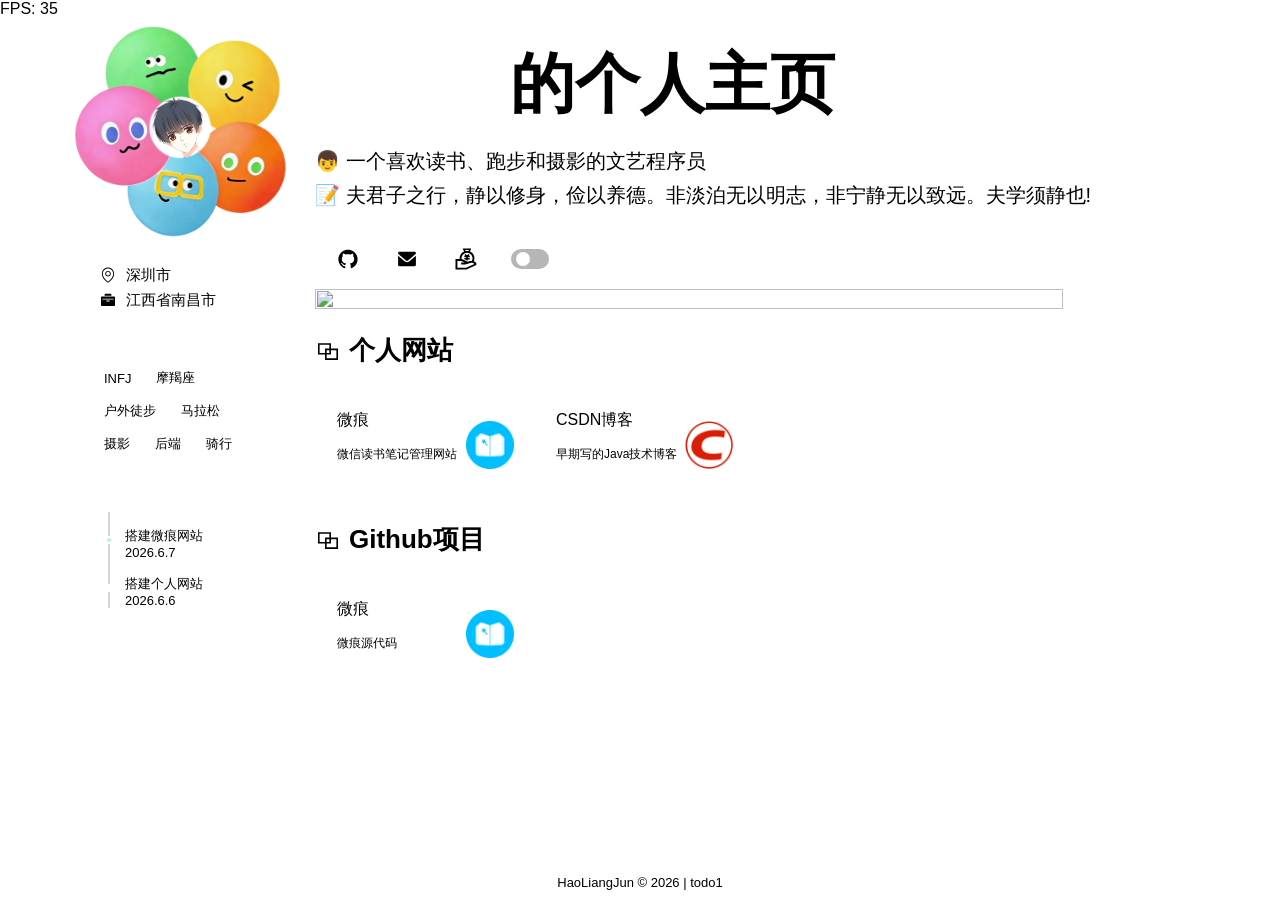
==== index.html @ 838ba2f2 "first commit" ====
<!DOCTYPE html>
<html class="zyyo.net">

<head class="zyyo.net">

	<meta charset="utf-8">
	<meta http-equiv="X-UA-Compatible" content="IE=edge">
	<title id="page-title">Zyyo</title>
	<link rel="icon" id="page-favicon" href="./static/img/favicon.ico">
	<meta id="page-description" name="description" content="整天半吊子和不学无术的坏孩子,梦想成为庄稼地里的读书人.....">
	<meta id="page-keywords" name="keywords" content="zyyo,张扬YO,ZYYO,张扬主页,ZYYO引导页,zhangyang">
	<meta name="viewport" content="width=device-width, initial-scale=1.0, maximum-scale=1.0, user-scalable=no">
	<link rel="stylesheet" href="./static/css/style.css">
	<link rel="stylesheet" href="./static/css/root.css">

</head>

<body>
	<div id="zyyo-loading">
		<div id="zyyo-loading-center">
		</div>
	</div>
	<div class="zyyo-filter"></div>

	<div class="zyyo-main">
		<div class="zyyo-left">
			<div class="logo" id="profile-avatar">
				<img id="profile-avatar-frame" style="position: absolute;top:-15%;left:-10%;width: 120%; aspect-ratio: 1/1;">
			</div>
			<div class="left-div left-des" id="profile-info">
			</div>
			<div class="left-div left-tag" id="profile-tags">
			</div>
			<div class="left-div left-time">
				<ul id="line">
				</ul>
			</div>
		</div>
		<div class="zyyo-right">
			<header>
				<div class="index-logo" id="index-logo" >
					<img style="position: absolute;top:-15%;left:-10%;width: 120%; aspect-ratio: 1/1;">
				</div>
				<div class="welcome">
					<span class="gradientText" id="welcome-name"></span>的个人主页
				</div>
				<div class="description" id="profile-role"></div>
				<div class="description" id="profile-motto"></div>

				<div class="iconContainer" id="social-links">
				</div>

				<div class="tanChiShe">
					<img id="tanChiShe" src="./static/svg/snake-Light.svg" alt="">
				</div>
			</header>

			<content>
				<div class="title"><svg t="1705257422086" class="icon" viewBox="0 0 1024 1024" version="1.1" xmlns="http://www.w3.org/2000/svg" p-id="1891" >
                        <path d="M629.333333 202.666667v213.333333h277.333334v448h-512v-213.333333h-277.333334v-448h512z m213.333334 277.333333h-213.333334v170.666667h-170.666666v149.333333h384v-320z m-277.333334-213.333333h-384v320h213.333334v-170.666667h170.666666v-149.333333z m0 213.333333h-106.666666v106.666667h106.666666v-106.666667z"  p-id="1892"></path>
                    </svg>个人网站</div>
				<div class="projectList" id="sites-list"></div>

				<div class="title"><svg t="1705257422086" class="icon" viewBox="0 0 1024 1024" version="1.1" xmlns="http://www.w3.org/2000/svg" p-id="1891" >
                        <path d="M629.333333 202.666667v213.333333h277.333334v448h-512v-213.333333h-277.333334v-448h512z m213.333334 277.333333h-213.333334v170.666667h-170.666666v149.333333h384v-320z m-277.333334-213.333333h-384v320h213.333334v-170.666667h170.666666v-149.333333z m0 213.333333h-106.666666v106.666667h106.666666v-106.666667z"  p-id="1892"></path>
                    </svg>Github项目</div>
				<div class="projectList" id="projects-list"></div>
			
			</content>
		</div>
	</div>
	<footer id="page-footer">
	</footer>
	<div class="tc">
		<div onclick="" class="tc-main">
			<img class="tc-img" src="" alt="" srcset="">
		</div>

	</div>
</body>
<script src="./static/js/config-loader.js"> </script>
<script src="./static/js/script.js"> </script>

</html>
---- static/css/style.css ----
@font-face {
    font-family: "a";
    /*中文字体*/
    src: url();
    font-display: swap;
}


@font-face {
    font-family: "b";

    src: url(../fonts/Ubuntu-Regular.ttf);
    font-display: swap;
}

@font-face {
    font-family: "title";
    /*英文字体*/
    src: url(../fonts/Pacifico-Regular.ttf);
    font-display: swap;
}

* {
    margin: 0;
    padding: 0;
    box-sizing: border-box;
    user-select: none;
    transition: background-color 0.2s ease;
}

a:hover,
a:link,
a:visited,
a:active,
a:focus {
    text-decoration: none;
    outline: none;
    border: none;
    color: inherit;
    -webkit-tap-highlight-color: rgba(0, 0, 0, 0);
}


/* 设置滚动条样式 */
::-webkit-scrollbar {
    width: 0px;
}

::-webkit-scrollbar-thumb {
    background-color: var(--main_text_color, #000000);
    border-radius: 8px;
    height: 20%;
}

::-webkit-scrollbar-track {
    background-color: var(--main_bg_color, linear-gradient(50deg, #a2d0ff, #ffffff));
}



html[data-theme="Dark"] {
    
    --main_text_color: #fff;
    --gradient:linear-gradient(120deg, rgb(133, 62, 255), #f76cc6 30%, rgb(255, 255, 255) 60%);
    --purple_text_color: #747bff;
    --text_bg_color: rgb(26, 4, 48);
    --item_bg_color: rgb(19, 20, 24);
    --item_hover_color: rgb(19, 23, 27);
    --item_left_title_color: rgb(255, 255, 255);
    --item_left_text_color: rgb(142, 142, 142);
    --footer_text_color: #646464;
    --left_tag_item: linear-gradient(50deg, #1f2327, #000000);
    --card_filter: 0px;
    --back_filter: 0px;
    --back_filter_color: #000000;
    --fill:#ffffff;
}






body {
    height: 100%;
    min-height: 100vh;
    width: 100%;
    position: relative;
    font-family: "b",  "a", sans-serif;
    background: var(--main_bg_color);
    background-repeat: no-repeat;
    background-size: cover;
    background-position: center;
    background-attachment: fixed;
    transition: color 0.1s ease;
    color: var(--main_text_color);

}

#zyyo-loading {
    background: radial-gradient(white, #d8eaff);
    background-size: 100%;
    background-position: center;

    height: 100%;
    width: 100%;
    position: fixed;
    z-index: 999999;
    margin-top: 0px;
    top: 0px;
    pointer-events: none;
    opacity: 1;
    display: flex;
    justify-content: center;
    align-items: center;
}



#zyyo-loading-center {
    height: 150px;
    width: 150px;
    position: relative;
    border-radius: 50%;
    background: #472eff;

    animation: zoom 1s linear infinite;
}

@keyframes zoom {
    0% {
        transform: scale(0);
        opacity: 1;
    }

    50% {
        opacity: 0.5;
    }

    100% {
        transform: scale(1);
        opacity: 0;
    }
}




.zyyo-filter {
    position: fixed;
    width: 100%;
    height: 100%;
    background: var(--back_filter_color);
    backdrop-filter:  blur(var(--back_filter));
    -webkit-backdrop-filter: blur(var(--back_filter));
    z-index: -99999999;
   
}

.zyyo-main {
    width: 100%;
    margin: 0 auto;
    transition: transform 0.5s ease;
    max-width: 1150px;
    position: relative;
    display: flex;
    flex-direction: row;
}


.zyyo-left {
    overflow-y: scroll;
    width: 230px;
    height: 100vh;
    display: flex;
    padding: 0 15px;
    position: sticky;
    top: 0;
    left: 0;
    align-items: center;
    flex-direction: column;
}


.zyyo-left::-webkit-scrollbar {
    display: none;
}


.logo {
    flex-shrink: 0;
    width: 90%;
    position: relative;
    aspect-ratio: 1/1;
    margin-top: 50px;
    background-size: cover;
    border-radius: 50%;
}

#profile-avatar {
    background-repeat: no-repeat;
    background-size: 40%;
    background-position: 53% 40%;
}



.left-div {
    flex-shrink: 0;
    width: 100%;
    border-radius: 13px;
    margin-top: 15px;
    padding: 20px;
    backdrop-filter: blur(var(--card_filter));
    -webkit-backdrop-filter: blur(var(--card_filter));
    background: var(--item_bg_color);
}

.left-des {
    display: flex;
    flex-direction: column;
    justify-content: center;
}

.left-des-item {
    display: flex;
    align-items: center;
    line-height: 20px;
    font-size: 15px;
    margin-bottom: 5px;
    overflow: hidden;
}

.left-des-item i,.left-des-item svg{
    width: 16px;
    height: 16px;
    fill:var(--fill);
   font-size: 18px;
    margin-right: 10px;
}
.left-tag {
    display: flex;
    flex-direction: row;
    flex-wrap: wrap;
    padding: 14px;
}

.left-tag-item {
    display: flex;
    justify-content: center;
    align-items: center;
    height: 28px;
    margin: 0px 5px 5px 0;
    padding: 10px;
    font-size: 13px;
    border-radius: 10px;
    background: var(--left_tag_item);
}

#line {
    width: 100%;
    height: 200px;
    font-size: 13px;
    padding-left: 8px;
    scroll-snap-type: y mandatory;
    overflow-y: scroll;
}

#line li {
    list-style: none;
    position: relative;
    padding: 15px 0px 0px 15px;
    border-left: 2px solid #d5d5d5;
    border-radius: 0;
    scroll-snap-align: end;
    color: var(--main_text_color);
}



.focus {
    width: 8px;
    height: 8px;
    border-radius: 22px;
    background-color: rgb(255 255 255);
    border: 2px solid #fff;
    position: absolute;
    left: -5px;
    top: 50%;
}

#line li:first-child .focus:first-child {
    background-color: #aaffcd;
    animation: focus 1.8s ease infinite;
}

#line::-webkit-scrollbar {
    display: none;
}



.zyyo-right {
    width: calc(100% - 230px);
    display: flex;
    padding: 20px;
  position: relative;
    padding-bottom: 50px;
    flex-direction: column;
}
.welcome {

    font-size: 65px;
    font-weight: 800;
    margin: 20px 0;
}

.index-logo {
    flex-shrink: 0;
    width: 40%;
    margin-top: 30px;
    position: relative;
    max-width: 200px;
    aspect-ratio: 1/1;
    border-radius: 50%;
    border: 0.5px solid #ffffff;
    background-image: var(--index-logo-avatar);
    background-repeat: no-repeat;
    background-size: 40%;
    background-position: 53% 40%;
}

#index-logo::before {
    content: "";
    position: absolute;
    left: 39%;
    top: 34%;
    width: 22%;
    aspect-ratio: 1/1;
    border-radius: 50%;
}
.description {

    font-size: 20px;
    margin-top: 7px;
}



.gradientText {

    -webkit-background-clip: text;
    -webkit-text-fill-color: transparent;
    background-size: 200%;
    background-position: 0%;
    font-family: "title";
    animation: backgroundSizeAnimation 10s ease-in-out infinite;
      background-image:  var(--gradient);
}

@keyframes backgroundSizeAnimation {
    0% {
        background-position: 100%;
    }

    25% {
        background-position: 50%;
    }

    50% {
        background-position: 0%;
    }

    75% {
        background-position: 50%;
    }

    100% {
        background-position: 100%;
    }

}

.purpleText {
    color: var(--purple_text_color);
    font-weight: 800;
}

.textBackground {
    font-weight: 800;
    background: var(--text_bg_color);
    border-radius: 5px;
    font-size: 17px;
    margin: 0 3px;
    padding: 2px 4px;
}

.iconContainer {
    width: 100%;
    height: 60px;
    display: flex;
    align-items: center;
    overflow-x: scroll;
    margin-top: 20px;

}

.iconContainer::-webkit-scrollbar {
    display: none;
}



.iconItem {
    width: 49px;
    height: 43px;
    box-sizing: border-box;
    border-radius: 7px;
    display: flex;
    margin-left: 10px;

    backdrop-filter: blur(var(--card_filter));
    -webkit-backdrop-filter: blur(var(--card_filter));
    background: var(--item_bg_color);
    align-items: center;
    justify-content: center;
    transition: width 0.3s ease, opacity 0.3s ease, transform 0.3s ease;
    flex-shrink: 0;
}
.iconItem i,.iconItem svg{
    width: 22px;
    height: 22px;
    fill:var(--fill);
    font-size: 22px;
     margin-right: 3px;
}
.switch {
    width: 55px;
    height: 43px;
    box-sizing: border-box;
    border-radius: 7px;
    display: flex;
    margin-left: 10px;
    backdrop-filter: blur(var(--card_filter));-webkit-backdrop-filter: blur(var(--card_filter));
    background: var(--item_bg_color);

    align-items: center;
    justify-content: center;
    transition: width 1s ease, opacity 1s ease, transform 1s ease;
    flex-shrink: 0;
}

.iconTip {
    white-space: nowrap;
    display: none;
}





.iconItem:hover {
    width: 95px;
    transform: translateY(-2px);
    background: var(--item_hover_color);
}


.iconItem:hover .iconTip {
    display: block;
}

.switch:hover {
    width: 55px;
    /* transform: translateY(-2px); */
    background: var(--item_hover_color);
}

.tanChiShe {
    width: 85%;
}

.tanChiShe img {
    width: 100%;
    height: 100%;
    object-fit: cover;
}

.title {
    display: flex;
    align-items: center;
    font-size: 26px;
    font-weight: 800;
    margin: 20px 0;
    transition: transform 0.4s ease;
}
.title i ,.title svg{
    margin-right: 8px;
    height: 26px;
    width: 26px;
   fill:var(--fill);
}
.title:hover {
    transform: translateY(-5px);
}

.projectList {
    display: flex;
    flex-wrap: wrap;
}

.projectItem {
    margin: 7px;
    display: flex;
    background-color: var(--item_bg_color);
    border-radius: 8px;
    padding: 15px;
    height: 95px;
    width: calc(25% - 15px);
    backdrop-filter: blur(var(--card_filter));-webkit-backdrop-filter: blur(var(--card_filter));
    -webkit-backdrop-filter: blur(var(--card_filter));-webkit-backdrop-filter: blur(var(--card_filter));
    transition: opacity 0.3s ease, background-color 0.3s ease, border 0.3s ease, transform 0.2s ease;


}

.projectItem {
    display: flex;
    background-color: var(--item_bg_color);
    border-radius: 8px;
    padding: 15px;
    height: 100px;
    width: calc(25% - 15px);
    backdrop-filter: blur(var(--card_filter));-webkit-backdrop-filter: blur(var(--card_filter));
    transition: opacity 0.5s ease, background-color 0.2s ease, border 0.2s ease, transform 0.3s ease;

}


.projectItem:hover {
    box-shadow: 0 8px 16px -4px #2c2d300c;
    transform: translateY(-2px);

}

.projectItem.pressed {
    transform: scale(0.9);
    /* 缩小到原来的0.9倍 */
    background-color: var(--item_hover_color);
}

.projectItem:hover .projectItemLeft {
    width: 100%;
}

.projectItem:hover .projectItemRight {
    width: 0%;
}

.projectItem:hover .projectItemRight img {
    transform: rotate(40deg);
}

.projectItem:hover h1 {
    font-size: 18px;
}

.projectItemLeft p {
    font-size: 12px;
    margin-top: 15px;
    color: var(--item_left_text_color);
}


.projectItemLeft h1 {
    font-weight: normal;
    font-size: 16px;
    margin: 0px;

    transition: font-size 0.4s ease;
    color: var(--item_left_title_color);
}

.projectItemLeft {
    transition: width 0.4s ease;
    height: 100%;
    width: 75%;
}


.projectItemRight {
    overflow: visible;
    transition: width 0.4s ease;
    display: flex;
    justify-content: center;
    align-items: center;
    width: 25%;
    height: 100%;
}

.projectItemRight img {

    height: 48px;
    width: 48px;
    object-fit: contain;

}

.skill {
    padding: 25px;
    width: 100%;
}

.skill img {
    width: 100%;
    height: 100%;
    object-fit: cover;
}

.skill #skillWap {
    display: none;
}

footer {
    position: absolute;
    padding: 10px;
    text-align: center;
    width: 100%;
    backdrop-filter: blur(var(--card_filter));
    -webkit-backdrop-filter: blur(var(--card_filter));
    background: var(--item_bg_color);
    color: var(--footer_text_color);
    font-size: 13px;
    bottom: 0;
}

@media (min-width: 800px) {

    .index-logo {
        display: none;
    }
}

@media (max-width: 1150px) {
    .a {
        width: calc(50% - 20px);
    }
.projectItem{
    margin: 10px;
}
    .b {

        width: calc(50% - 20px);


    }
}

@media (max-width: 800px) {
    .zyyo-left {
        display: none;
    }

    .a .projectItemRight {
        display: none;

    }

    .a .projectItemRight img {
        display: none;

    }

    .a .projectItemLeft {
        width: 100%;
    }

    .a {

        width: calc(50% - 18px);
  margin: 9px;

    }

    .b {
        height: 110px;
        margin: 8px 15px;
        width: calc(100% - 30px);
    }



    .zyyo-right {
        width: 100%;
    }

    .tanChiShe {
        width: 100%;
    }

    .description {
        font-size: 4vw;
    }

    .welcome {
        font-size: 10vw;
        margin: 2vw 0;

    }
    .iconContainer {
  
     margin-top: 4vw;

}
.projectItem{
    padding: 10px;
}
    .projectItemLeft p {
        font-size: 13px;
    }

    .projectItemLeft h1 {

        font-size: 18px;
    }

    .projectItem:hover h1 {

        font-size: 20px;

    }

    .skill #skillWap {
        display: block;
    }

    .skill #skillPc {
        display: none;
    }













}





.tc {
    position: fixed;
   
    display: flex;
    visibility: hidden;
    width: 100vw;
    height: 100vh;
    backdrop-filter: blur(10px);
    -webkit-backdrop-filter: blur(10px);
    background: rgba(20, 20, 20, 0.5);
    z-index: 99999;
    align-items: center;
    top: 0;
    justify-content: center;
    flex-direction: column;
}

.tc-main {
    z-index: 100000;
    
    width: 80%;
    max-width: 300px;
    min-height: 200px;
    background-color: #ffffff;
    border-radius: 15px;

    display: flex;
    transition: transform 0.2s linear;
    align-items: center;
    justify-content: center;
    overflow: hidden;
    transform: translateY(30%) scale(0.5);

}

.tc-img {
    width: 100%;
    height: 100%;
}

.tc.active {
    visibility: visible;
}

.tc-main.active {

    transform: translateY(0) scale(1);

}









.onoffswitch {
    position: relative;
    width: 38px;
    height: 20px;
    -webkit-user-select: none;
    -moz-user-select: none;
    -ms-user-select: none;
}

.onoffswitch-checkbox {
    display: none;
}

.onoffswitch-label {
    display: block;
    overflow: hidden;
    cursor: pointer;
    height: 100%;
    border-radius: 50px;
}

.onoffswitch-inner {
    display: flex;
    justify-content: center;
    align-items: center;
    width: 200%;
    height: 100%;
    margin-left: -100%;
    transition: margin 0.2s ease-in 0s;
}

.onoffswitch-inner:before,
.onoffswitch-inner:after {
    display: flex;
    justify-content: center;
    align-items: center;
    float: left;
    width: 50%;
    height: 100%;
    padding: 0;
    font-size: 12px;
    color: white;
    font-family: Trebuchet, Arial, sans-serif;
    font-weight: bold;
    box-sizing: border-box;
}

.onoffswitch-inner:before {
    content: "";
    background-color: rgb(110 110 110 / 50%);
    color: #FFFFFF;
    text-align: left;
}

.onoffswitch-inner:after {
    content: "";
    background-color: #272727;
    color: #FAFAFA;
    text-align: right;
}

.onoffswitch-switch {
    display: block;
    height: 70%;
    aspect-ratio: 1/1;
    background: #FFFFFF;
    position: absolute;
    top: 12.5%;
    bottom: 12.5%;
    right: 5px;

    border-radius: 20px;
    transition: right 0.2s ease-in 0s;
}

.onoffswitch-checkbox:checked+.onoffswitch-label .onoffswitch-inner {
    margin-left: 0;
}

.onoffswitch-checkbox:checked+.onoffswitch-label .onoffswitch-switch {
    right: 50%;
}
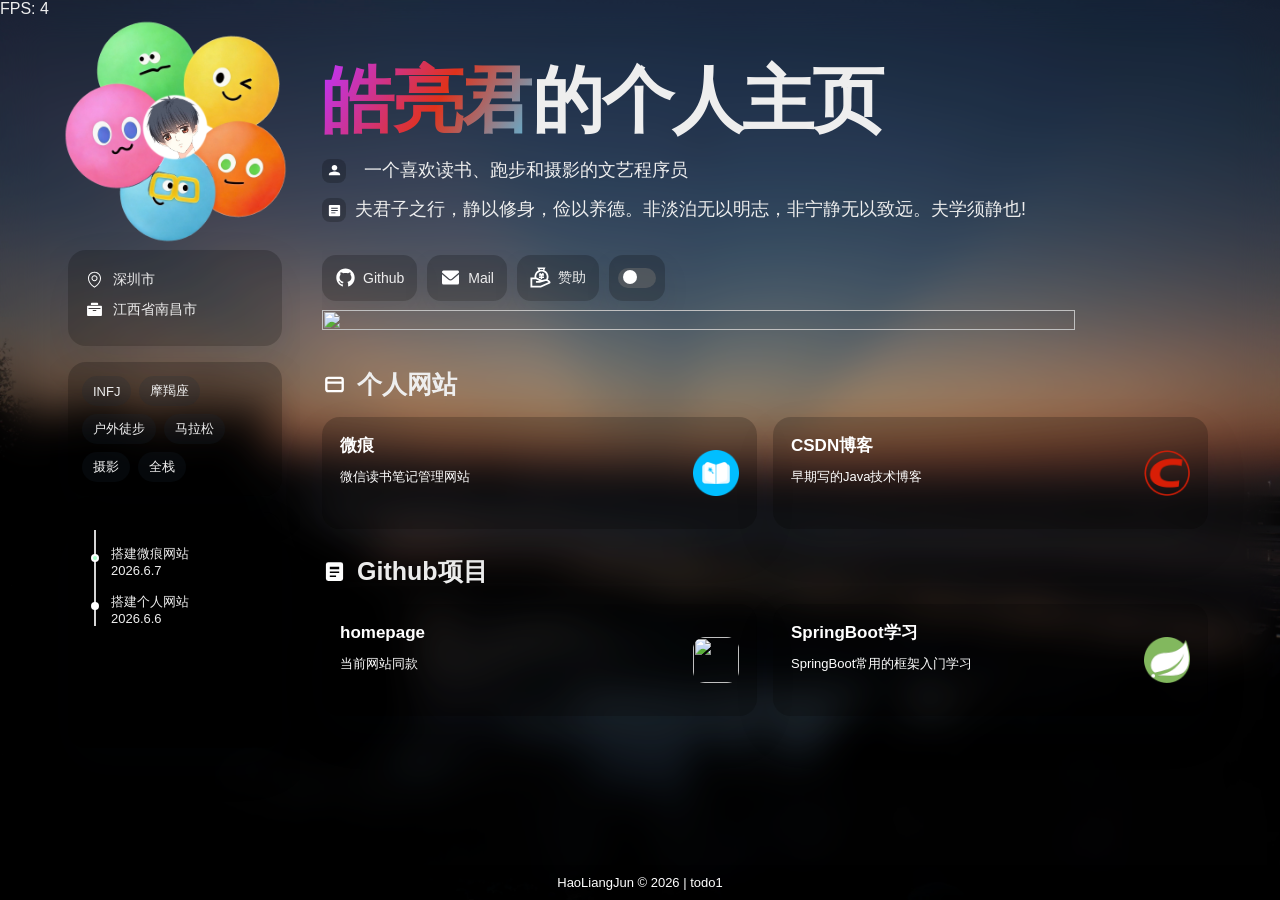
==== commit 4ccef190: "first commit" ====
--- a/index.html
+++ b/index.html
@@ -55,18 +55,17 @@
 				</div>
 			</header>
 
-			<content>
-				<div class="title"><svg t="1705257422086" class="icon" viewBox="0 0 1024 1024" version="1.1" xmlns="http://www.w3.org/2000/svg" p-id="1891" >
-                        <path d="M629.333333 202.666667v213.333333h277.333334v448h-512v-213.333333h-277.333334v-448h512z m213.333334 277.333333h-213.333334v170.666667h-170.666666v149.333333h384v-320z m-277.333334-213.333333h-384v320h213.333334v-170.666667h170.666666v-149.333333z m0 213.333333h-106.666666v106.666667h106.666666v-106.666667z"  p-id="1892"></path>
-                    </svg>个人网站</div>
-				<div class="projectList" id="sites-list"></div>
+			<main>
+				<section class="section-card">
+					<div class="title" id="sites-title">个人网站</div>
+					<div class="projectList" id="sites-list"></div>
+				</section>
 
-				<div class="title"><svg t="1705257422086" class="icon" viewBox="0 0 1024 1024" version="1.1" xmlns="http://www.w3.org/2000/svg" p-id="1891" >
-                        <path d="M629.333333 202.666667v213.333333h277.333334v448h-512v-213.333333h-277.333334v-448h512z m213.333334 277.333333h-213.333334v170.666667h-170.666666v149.333333h384v-320z m-277.333334-213.333333h-384v320h213.333334v-170.666667h170.666666v-149.333333z m0 213.333333h-106.666666v106.666667h106.666666v-106.666667z"  p-id="1892"></path>
-                    </svg>Github项目</div>
-				<div class="projectList" id="projects-list"></div>
-			
-			</content>
+				<section class="section-card">
+					<div class="title" id="projects-title">Github项目</div>
+					<div class="projectList" id="projects-list"></div>
+				</section>
+			</main>
 		</div>
 	</div>
 	<footer id="page-footer">
--- a/static/css/style.css
+++ b/static/css/style.css
@@ -159,21 +159,23 @@
 
 .zyyo-main {
     width: 100%;
+    min-height: 100vh;
     margin: 0 auto;
     transition: transform 0.5s ease;
-    max-width: 1150px;
+    max-width: 1180px;
     position: relative;
     display: flex;
     flex-direction: row;
+    gap: 22px;
 }
 
 
 .zyyo-left {
     overflow-y: scroll;
-    width: 230px;
+    width: 250px;
     height: 100vh;
     display: flex;
-    padding: 0 15px;
+    padding: 0 18px 28px;
     position: sticky;
     top: 0;
     left: 0;
@@ -189,10 +191,10 @@
 
 .logo {
     flex-shrink: 0;
-    width: 90%;
+    width: 88%;
     position: relative;
     aspect-ratio: 1/1;
-    margin-top: 50px;
+    margin-top: 46px;
     background-size: cover;
     border-radius: 50%;
 }
@@ -208,12 +210,13 @@
 .left-div {
     flex-shrink: 0;
     width: 100%;
-    border-radius: 13px;
-    margin-top: 15px;
-    padding: 20px;
+    border-radius: 18px;
+    margin-top: 16px;
+    padding: 18px;
     backdrop-filter: blur(var(--card_filter));
     -webkit-backdrop-filter: blur(var(--card_filter));
     background: var(--item_bg_color);
+    box-shadow: 0 18px 45px rgba(15, 23, 42, 0.08);
 }
 
 .left-des {
@@ -225,23 +228,25 @@
 .left-des-item {
     display: flex;
     align-items: center;
-    line-height: 20px;
-    font-size: 15px;
-    margin-bottom: 5px;
+    gap: 10px;
+    line-height: 22px;
+    font-size: 14px;
+    margin-bottom: 8px;
     overflow: hidden;
 }
 
 .left-des-item i,.left-des-item svg{
-    width: 16px;
-    height: 16px;
-    fill:var(--fill);
-   font-size: 18px;
-    margin-right: 10px;
+    width: 17px;
+    height: 17px;
+    fill: var(--fill);
+    font-size: 17px;
+    flex-shrink: 0;
 }
 .left-tag {
     display: flex;
     flex-direction: row;
     flex-wrap: wrap;
+    gap: 8px;
     padding: 14px;
 }
 
@@ -249,11 +254,10 @@
     display: flex;
     justify-content: center;
     align-items: center;
-    height: 28px;
-    margin: 0px 5px 5px 0;
-    padding: 10px;
+    min-height: 30px;
+    padding: 6px 11px;
     font-size: 13px;
-    border-radius: 10px;
+    border-radius: 999px;
     background: var(--left_tag_item);
 }
 
@@ -301,18 +305,18 @@
 
 
 .zyyo-right {
-    width: calc(100% - 230px);
-    display: flex;
-    padding: 20px;
-  position: relative;
-    padding-bottom: 50px;
+    width: calc(100% - 272px);
+    display: flex;
+    padding: 38px 22px 72px 0;
+    position: relative;
     flex-direction: column;
 }
 .welcome {
-
-    font-size: 65px;
+    font-size: clamp(42px, 7vw, 72px);
+    line-height: 1.08;
     font-weight: 800;
-    margin: 20px 0;
+    margin: 24px 0 14px;
+    letter-spacing: -2px;
 }
 
 .index-logo {
@@ -340,9 +344,31 @@
     border-radius: 50%;
 }
 .description {
-
-    font-size: 20px;
-    margin-top: 7px;
+    display: flex;
+    align-items: flex-start;
+    gap: 9px;
+    font-size: 18px;
+    line-height: 1.75;
+    margin-top: 8px;
+    max-width: 820px;
+}
+
+.descriptionIcon {
+    display: inline-flex;
+    align-items: center;
+    justify-content: center;
+    width: 24px;
+    height: 24px;
+    margin-top: 4px;
+    border-radius: 8px;
+    background: var(--item_bg_color);
+    flex-shrink: 0;
+}
+
+.descriptionIcon svg {
+    width: 15px;
+    height: 15px;
+    fill: var(--fill);
 }
 
 
@@ -397,12 +423,13 @@
 
 .iconContainer {
     width: 100%;
-    height: 60px;
-    display: flex;
-    align-items: center;
-    overflow-x: scroll;
-    margin-top: 20px;
-
+    min-height: 60px;
+    display: flex;
+    align-items: center;
+    gap: 10px;
+    overflow-x: auto;
+    margin-top: 24px;
+    padding-bottom: 4px;
 }
 
 .iconContainer::-webkit-scrollbar {
@@ -412,47 +439,48 @@
 
 
 .iconItem {
-    width: 49px;
-    height: 43px;
+    min-width: 48px;
+    height: 46px;
     box-sizing: border-box;
-    border-radius: 7px;
-    display: flex;
-    margin-left: 10px;
-
+    border-radius: 14px;
+    display: flex;
+    gap: 7px;
+    padding: 0 13px;
     backdrop-filter: blur(var(--card_filter));
     -webkit-backdrop-filter: blur(var(--card_filter));
     background: var(--item_bg_color);
     align-items: center;
     justify-content: center;
-    transition: width 0.3s ease, opacity 0.3s ease, transform 0.3s ease;
+    transition: opacity 0.3s ease, transform 0.3s ease, background-color 0.3s ease;
     flex-shrink: 0;
+    box-shadow: 0 12px 28px rgba(15, 23, 42, 0.08);
 }
 .iconItem i,.iconItem svg{
-    width: 22px;
-    height: 22px;
-    fill:var(--fill);
-    font-size: 22px;
-     margin-right: 3px;
+    width: 21px;
+    height: 21px;
+    fill: var(--fill);
+    font-size: 21px;
+    flex-shrink: 0;
 }
 .switch {
-    width: 55px;
-    height: 43px;
+    width: 56px;
+    height: 46px;
     box-sizing: border-box;
-    border-radius: 7px;
-    display: flex;
-    margin-left: 10px;
-    backdrop-filter: blur(var(--card_filter));-webkit-backdrop-filter: blur(var(--card_filter));
+    border-radius: 14px;
+    display: flex;
+    backdrop-filter: blur(var(--card_filter));
+    -webkit-backdrop-filter: blur(var(--card_filter));
     background: var(--item_bg_color);
-
     align-items: center;
     justify-content: center;
-    transition: width 1s ease, opacity 1s ease, transform 1s ease;
+    transition: opacity 0.3s ease, transform 0.3s ease, background-color 0.3s ease;
     flex-shrink: 0;
+    box-shadow: 0 12px 28px rgba(15, 23, 42, 0.08);
 }
 
 .iconTip {
     white-space: nowrap;
-    display: none;
+    font-size: 14px;
 }
 
 
@@ -460,8 +488,7 @@
 
 
 .iconItem:hover {
-    width: 95px;
-    transform: translateY(-2px);
+    transform: translateY(-3px);
     background: var(--item_hover_color);
 }
 
@@ -471,8 +498,7 @@
 }
 
 .switch:hover {
-    width: 55px;
-    /* transform: translateY(-2px); */
+    transform: translateY(-3px);
     background: var(--item_hover_color);
 }
 
@@ -486,66 +512,63 @@
     object-fit: cover;
 }
 
+main {
+    display: flex;
+    flex-direction: column;
+    gap: 26px;
+    margin-top: 34px;
+}
+
+.section-card {
+    width: 100%;
+}
+
 .title {
     display: flex;
     align-items: center;
-    font-size: 26px;
+    gap: 10px;
+    font-size: 25px;
     font-weight: 800;
-    margin: 20px 0;
+    margin: 0 0 16px;
     transition: transform 0.4s ease;
 }
 .title i ,.title svg{
-    margin-right: 8px;
-    height: 26px;
-    width: 26px;
-   fill:var(--fill);
+    height: 25px;
+    width: 25px;
+    fill: var(--fill);
+    flex-shrink: 0;
 }
 .title:hover {
-    transform: translateY(-5px);
+    transform: translateY(-3px);
 }
 
 .projectList {
-    display: flex;
-    flex-wrap: wrap;
+    display: grid;
+    grid-template-columns: repeat(auto-fit, minmax(210px, 1fr));
+    gap: 16px;
 }
 
 .projectItem {
-    margin: 7px;
-    display: flex;
+    display: flex;
+    align-items: center;
     background-color: var(--item_bg_color);
-    border-radius: 8px;
-    padding: 15px;
-    height: 95px;
-    width: calc(25% - 15px);
-    backdrop-filter: blur(var(--card_filter));-webkit-backdrop-filter: blur(var(--card_filter));
-    -webkit-backdrop-filter: blur(var(--card_filter));-webkit-backdrop-filter: blur(var(--card_filter));
-    transition: opacity 0.3s ease, background-color 0.3s ease, border 0.3s ease, transform 0.2s ease;
-
-
-}
-
-.projectItem {
-    display: flex;
-    background-color: var(--item_bg_color);
-    border-radius: 8px;
-    padding: 15px;
-    height: 100px;
-    width: calc(25% - 15px);
-    backdrop-filter: blur(var(--card_filter));-webkit-backdrop-filter: blur(var(--card_filter));
-    transition: opacity 0.5s ease, background-color 0.2s ease, border 0.2s ease, transform 0.3s ease;
-
-}
-
+    border-radius: 18px;
+    padding: 18px;
+    min-height: 112px;
+    width: 100%;
+    backdrop-filter: blur(var(--card_filter));
+    -webkit-backdrop-filter: blur(var(--card_filter));
+    transition: opacity 0.5s ease, background-color 0.2s ease, border 0.2s ease, transform 0.3s ease, box-shadow 0.3s ease;
+    box-shadow: 0 18px 45px rgba(15, 23, 42, 0.08);
+}
 
 .projectItem:hover {
-    box-shadow: 0 8px 16px -4px #2c2d300c;
-    transform: translateY(-2px);
-
+    box-shadow: 0 20px 38px rgba(15, 23, 42, 0.12);
+    transform: translateY(-4px);
 }
 
 .projectItem.pressed {
-    transform: scale(0.9);
-    /* 缩小到原来的0.9倍 */
+    transform: scale(0.96);
     background-color: var(--item_hover_color);
 }
 
@@ -566,17 +589,18 @@
 }
 
 .projectItemLeft p {
-    font-size: 12px;
-    margin-top: 15px;
+    font-size: 13px;
+    line-height: 1.55;
+    margin-top: 10px;
     color: var(--item_left_text_color);
 }
 
 
 .projectItemLeft h1 {
-    font-weight: normal;
-    font-size: 16px;
+    font-weight: 700;
+    font-size: 17px;
+    line-height: 1.3;
     margin: 0px;
-
     transition: font-size 0.4s ease;
     color: var(--item_left_title_color);
 }
@@ -584,7 +608,7 @@
 .projectItemLeft {
     transition: width 0.4s ease;
     height: 100%;
-    width: 75%;
+    width: calc(100% - 58px);
 }
 
 
@@ -592,18 +616,17 @@
     overflow: visible;
     transition: width 0.4s ease;
     display: flex;
-    justify-content: center;
-    align-items: center;
-    width: 25%;
+    justify-content: flex-end;
+    align-items: center;
+    width: 58px;
     height: 100%;
 }
 
 .projectItemRight img {
-
-    height: 48px;
-    width: 48px;
+    height: 46px;
+    width: 46px;
     object-fit: contain;
-
+    border-radius: 12px;
 }
 
 .skill {
@@ -642,17 +665,17 @@
 }
 
 @media (max-width: 1150px) {
-    .a {
-        width: calc(50% - 20px);
-    }
-.projectItem{
-    margin: 10px;
-}
-    .b {
-
-        width: calc(50% - 20px);
-
-
+    .zyyo-main {
+        max-width: 980px;
+        gap: 18px;
+    }
+
+    .zyyo-left {
+        width: 230px;
+    }
+
+    .zyyo-right {
+        width: calc(100% - 248px);
     }
 }
 
@@ -755,6 +778,88 @@
 
 
 
+
+@media (max-width: 800px) {
+    .zyyo-main {
+        display: block;
+        padding: 0 16px;
+    }
+
+    .zyyo-right {
+        width: 100%;
+        padding: 28px 0 74px;
+    }
+
+    .index-logo {
+        width: 38%;
+        max-width: 150px;
+        margin-top: 8px;
+    }
+
+    .tanChiShe {
+        width: 100%;
+        margin-top: 14px;
+    }
+
+    .description {
+        font-size: 15px;
+        line-height: 1.75;
+    }
+
+    .welcome {
+        font-size: clamp(38px, 10vw, 56px);
+        margin: 18px 0 10px;
+        letter-spacing: -1px;
+    }
+
+    .iconContainer {
+        margin-top: 20px;
+    }
+
+    main {
+        gap: 24px;
+        margin-top: 28px;
+    }
+
+    .title {
+        font-size: 22px;
+        margin-bottom: 14px;
+    }
+
+    .projectList {
+        grid-template-columns: 1fr;
+        gap: 12px;
+    }
+
+    .projectItem {
+        min-height: 104px;
+        padding: 16px;
+        margin: 0;
+        width: 100%;
+    }
+
+    .projectItemRight,
+    .a .projectItemRight {
+        display: flex;
+    }
+
+    .projectItemRight img,
+    .a .projectItemRight img {
+        display: block;
+    }
+
+    .projectItemLeft p {
+        font-size: 13px;
+    }
+
+    .projectItemLeft h1 {
+        font-size: 17px;
+    }
+
+    .projectItem:hover h1 {
+        font-size: 18px;
+    }
+}
 
 .tc {
     position: fixed;
--- a/static/css/root.css
+++ b/static/css/root.css
@@ -0,0 +1,150 @@
+/*
+--svgcolor svg图标的颜色
+--main-bg-color主页背景
+--main-text-color文本颜色
+--gradient标题渐变颜色
+
+--purple-text-color描述紫色文本颜色
+--text-bg-color描述紫色文本背景颜色
+--item-bg-color项目背景颜色
+--item-hover-color项目鼠标移入颜色
+--item-left-title-color项目标题颜色
+--item-left-text-color项目描述颜色
+--footer-text-color底部文本颜色
+--left-tag-item左侧标签颜色
+--card-filter卡片模糊的数值
+--back-filter背景模糊的数值
+--back-filter-color全局阴影遮罩
+
+*/
+/*卡片模糊的数值非常吃性能,背景模糊的数值可以模糊也可以不模糊
+
+0为不模糊,数值越大模糊程度越高
+
+这两个任选其一进行模糊
+
+一个有数字另一个建议为0
+
+
+内置4套白天主题修改办法
+
+
+
+每套主题的结构都为html{
+    
+}
+
+只有最下面的会生效,也就是将你要设置的主题剪切到最下面
+*/
+
+
+
+
+
+
+
+
+/*非常吃性能,低配手机会卡顿*/
+/*卡片模糊背景＋黑色透明卡片+白色svg**/
+html {
+    --name: 主题1;
+    --main_bg_color: url(../img/background2.jpg);
+    --main_text_color: #eeeeee;
+    --gradient: linear-gradient(120deg, #bd34fe, #e0321b 30%, #41d1ff 60%);
+    --purple_text_color: #747bff;
+    --text_bg_color: #00000040;
+    --item_bg_color: #00000038;
+    --item_hover_color: #33333338;
+    --item_left_title_color: #ffffff;
+    --item_left_text_color: #ffffff;
+    --footer_text_color: #ffffff;
+    --left_tag_item: rgb(27 42 57 / 20%);
+    --card_filter: 15px;
+    --back_filter: 0px;
+    --back_filter_color: #00000030;
+     --fill:#ffffff;
+}
+
+html {
+
+    /*图片模糊背景＋白色透明卡片+黑色svg*/
+    --name: 主题2;
+    --main_bg_color: url(../img/background2.jpg);
+    --main_text_color: #000000;
+    --gradient: linear-gradient(120deg, #bd34fe, #e0321b 30%, #41d1ff 60%);
+    --purple_text_color: #747bff;
+    --text_bg_color: rgb(121 163 231);
+    --item_bg_color: rgba(249, 250, 251, 0.42);
+    --item_hover_color: rgba(244, 245, 246, 0.8);
+    --item_left_title_color: #000000;
+    --item_left_text_color: #494949;
+    --footer_text_color: #ffffff;
+    --left_tag_item: #c7e1fa;
+    --card_filter: 0px;
+    --back_filter: 20px;
+    --back_filter_color: #00000030;
+     --fill:#000000;
+}
+
+html {
+    /*蓝色渐变+黑色svg**/
+
+    --name: 主题3;
+    --main_bg_color: linear-gradient(50deg, #a2d1ff, #ffffff);
+    --main_text_color: #000000;
+    --gradient: linear-gradient(120deg, #bd34fe, #e0321b 30%, #41d1ff 60%);
+    --purple_text_color: #747bff;
+    --text_bg_color: rgb(196 217 251);
+    --item_bg_color: rgba(249, 250, 251, 0.5);
+    --item_hover_color: rgba(244, 245, 246, 0.8);
+    --item_left_title_color: #000000;
+    --item_left_text_color: #494949;
+    --footer_text_color: #222222;
+    --left_tag_item: linear-gradient(50deg, #a2d1ff, #ffffff);
+    --card_filter: 0px;
+    --back_filter: 0px;
+    --back_filter_color: #00000000;
+     --fill:#000000;
+}
+
+
+
+html {
+    /*白色简约+黑色svg**/
+    --name: 主题4;
+    --main_bg_color: #ffffff;
+    --main_text_color: #000000;
+    --gradient: linear-gradient(120deg, #bd34fe, #e0321b 30%, #41d1ff 60%);
+    --purple_text_color: #747bff;
+    --text_bg_color: rgb(240 243 247);
+    --item_bg_color: rgb(247 247 247);
+    --item_hover_color: rgba(244, 245, 246, 0.5);
+    --item_left_title_color: #000000;
+    --item_left_text_color: #494949;
+    --footer_text_color: #222222;
+    --left_tag_item: #ffffff;
+    --card_filter: 0px;
+    --back_filter: 0px;
+    --back_filter_color: #00000000;
+     --fill:#000000;
+}
+
+html {
+    /*图片模糊背景＋黑色透明卡片+白色svg**/
+    --name: 主题5;
+    --main_bg_color: url(../img/background2.jpg);
+    --main_text_color: #eeeeee;
+    --gradient: linear-gradient(120deg, #bd34fe, #e0321b 30%, #41d1ff 60%);
+    --purple_text_color: #747bff;
+    --text_bg_color: #00000040;
+    --item_bg_color: #00000038;
+    --item_hover_color: #33333338;
+    --item_left_title_color: #ffffff;
+    --item_left_text_color: #ffffff;
+    --footer_text_color: #ffffff;
+    --left_tag_item: rgb(27 42 57 / 20%);
+    --card_filter: 0px;
+    --back_filter: 19px;
+    --back_filter_color: #00000030;
+    --fill:#ffffff;
+}
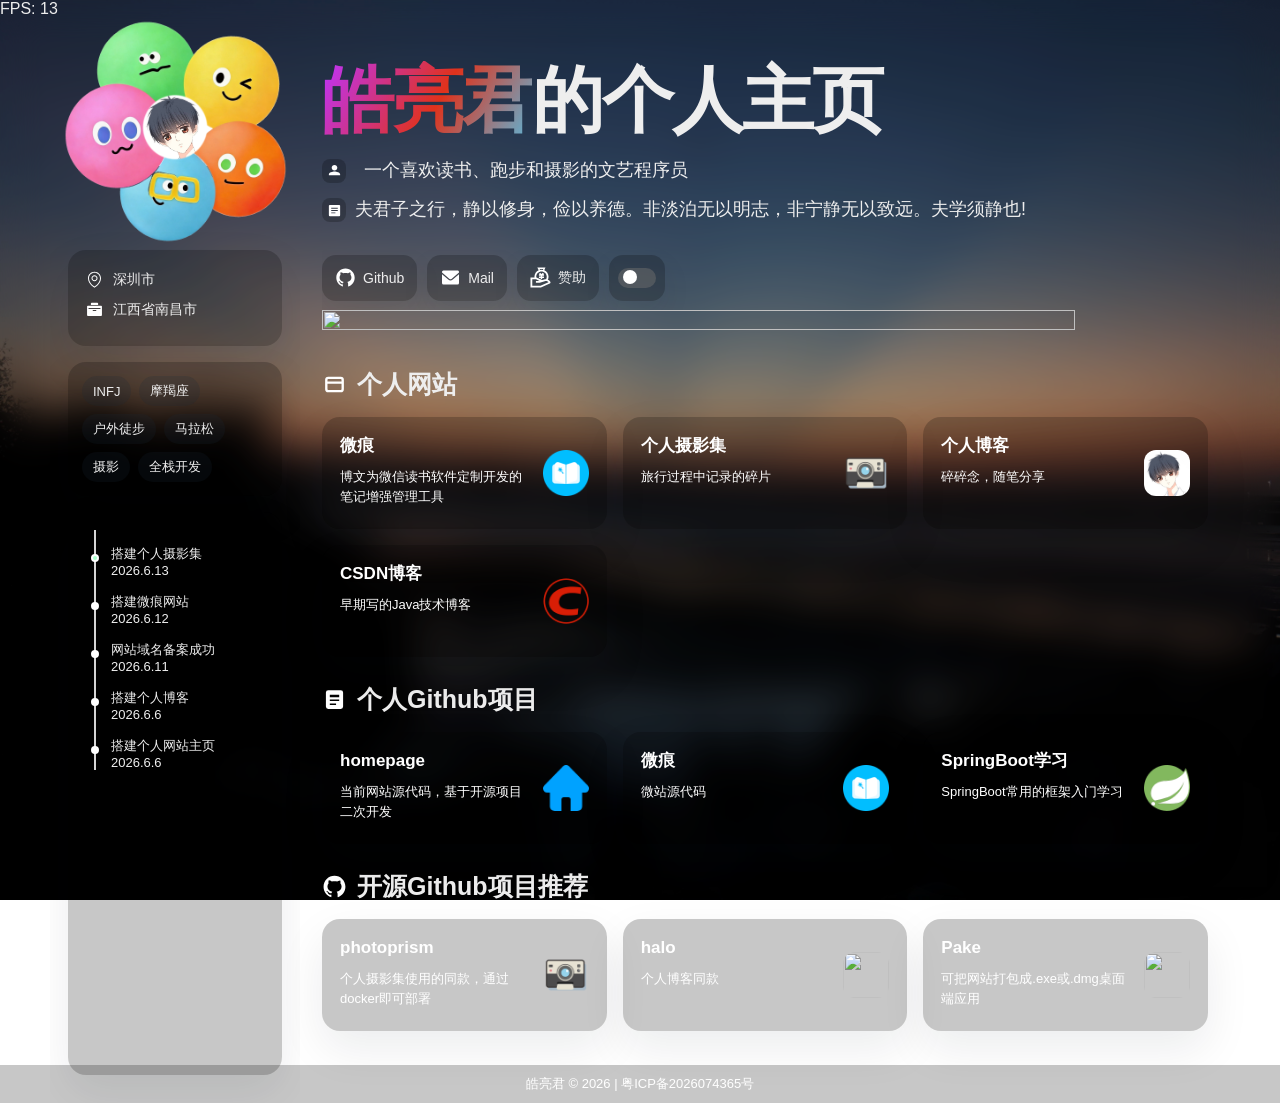
==== commit 34388d7a: "feat: 优化配置" ====
--- a/index.html
+++ b/index.html
@@ -55,16 +55,7 @@
 				</div>
 			</header>
 
-			<main>
-				<section class="section-card">
-					<div class="title" id="sites-title">个人网站</div>
-					<div class="projectList" id="sites-list"></div>
-				</section>
-
-				<section class="section-card">
-					<div class="title" id="projects-title">Github项目</div>
-					<div class="projectList" id="projects-list"></div>
-				</section>
+			<main id="categories-container">
 			</main>
 		</div>
 	</div>
--- a/static/css/style.css
+++ b/static/css/style.css
@@ -173,7 +173,7 @@
 .zyyo-left {
     overflow-y: scroll;
     width: 250px;
-    height: 100vh;
+    min-height: 100vh;
     display: flex;
     padding: 0 18px 28px;
     position: sticky;
@@ -261,9 +261,15 @@
     background: var(--left_tag_item);
 }
 
+.left-time {
+    flex: 1;
+    min-height: 0;
+    overflow: hidden;
+}
+
 #line {
     width: 100%;
-    height: 200px;
+    height: 100%;
     font-size: 13px;
     padding-left: 8px;
     scroll-snap-type: y mandatory;
@@ -578,6 +584,7 @@
 
 .projectItem:hover .projectItemRight {
     width: 0%;
+    overflow: hidden;
 }
 
 .projectItem:hover .projectItemRight img {
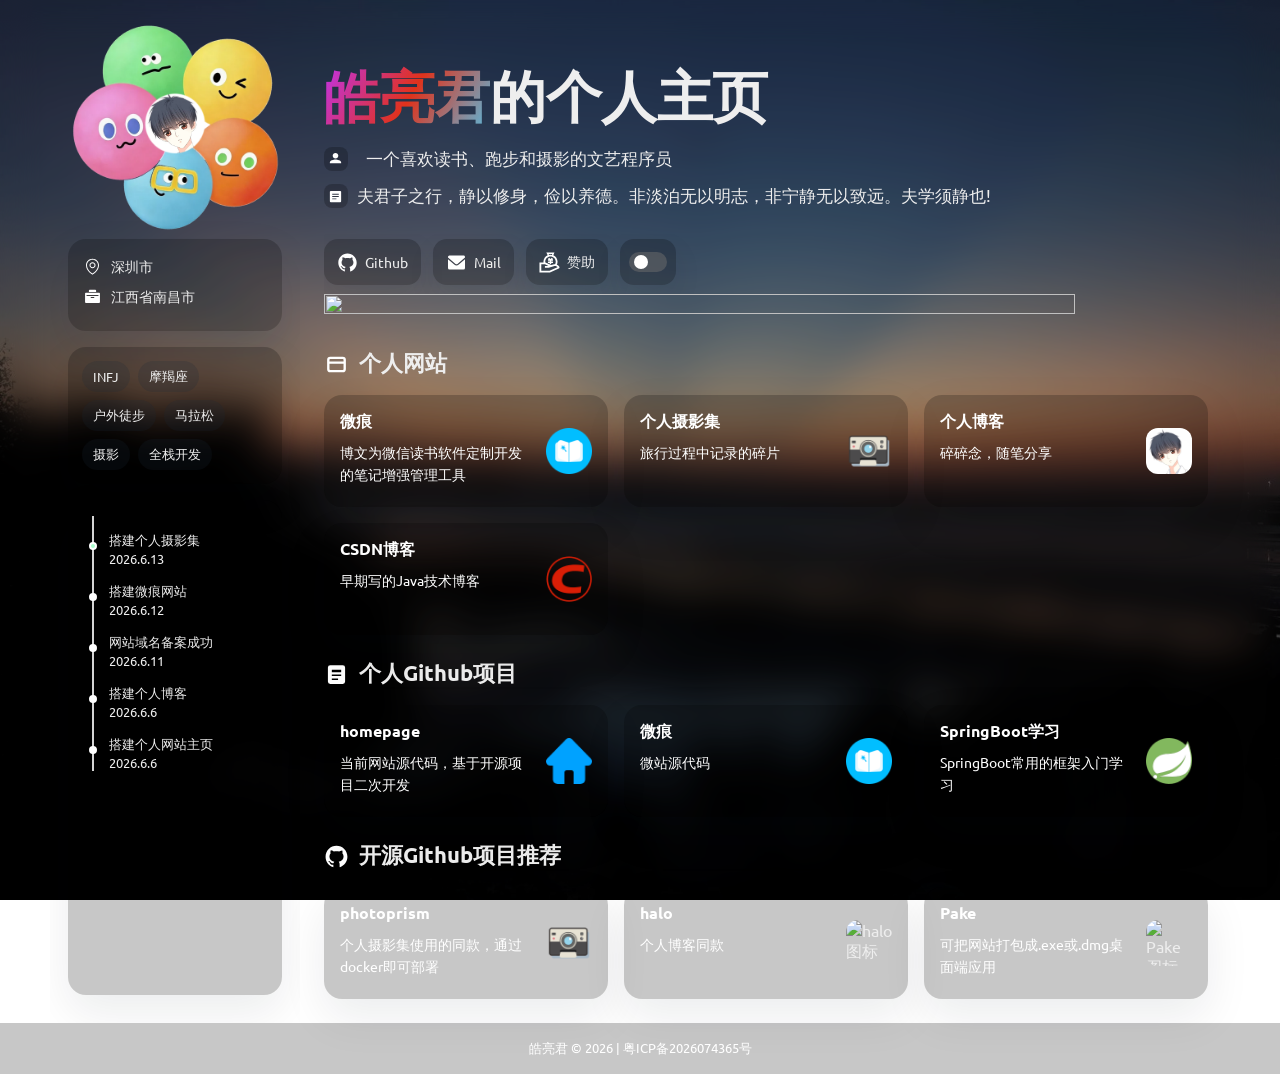
==== commit a875b822: "feat: 性能、SEO 与排版布局全面优化 - 图片压缩与格式转换（WebP/woff2），静态资源 6.3M 降至 548K - 删除约 5MB 未引用死资源 - 修复 SEO：真实 title/" ====
--- a/index.html
+++ b/index.html
@@ -1,15 +1,25 @@
 <!DOCTYPE html>
-<html class="zyyo.net">
+<html lang="zh-CN">
 
-<head class="zyyo.net">
+<head>
 
 	<meta charset="utf-8">
-	<meta http-equiv="X-UA-Compatible" content="IE=edge">
-	<title id="page-title">Zyyo</title>
+	<title id="page-title">皓亮君的主页</title>
 	<link rel="icon" id="page-favicon" href="./static/img/favicon.ico">
-	<meta id="page-description" name="description" content="整天半吊子和不学无术的坏孩子,梦想成为庄稼地里的读书人.....">
-	<meta id="page-keywords" name="keywords" content="zyyo,张扬YO,ZYYO,张扬主页,ZYYO引导页,zhangyang">
-	<meta name="viewport" content="width=device-width, initial-scale=1.0, maximum-scale=1.0, user-scalable=no">
+	<meta id="page-description" name="description" content="一个务实的理想主义者">
+	<meta id="page-keywords" name="keywords" content="HaoLiangJun,皓亮君,皓亮君主页,皓亮君引导页">
+	<meta name="viewport" content="width=device-width, initial-scale=1.0">
+	<link rel="canonical" href="https://www.haoliangjun.com/">
+
+	<meta property="og:site_name" content="皓亮君的主页">
+	<meta property="og:type" content="website">
+	<meta property="og:title" content="皓亮君的主页">
+	<meta property="og:description" content="一个务实的理想主义者">
+	<meta property="og:url" content="https://www.haoliangjun.com/">
+	<meta property="og:image" content="https://www.haoliangjun.com/static/img/logo.jpg">
+	<meta name="twitter:card" content="summary">
+
+	<link rel="preload" href="./static/fonts/Ubuntu-Regular.woff2" as="font" type="font/woff2" crossorigin>
 	<link rel="stylesheet" href="./static/css/style.css">
 	<link rel="stylesheet" href="./static/css/root.css">
 
@@ -25,7 +35,7 @@
 	<div class="zyyo-main">
 		<div class="zyyo-left">
 			<div class="logo" id="profile-avatar">
-				<img id="profile-avatar-frame" style="position: absolute;top:-15%;left:-10%;width: 120%; aspect-ratio: 1/1;">
+				<img id="profile-avatar-frame" alt="" aria-hidden="true" style="position: absolute;top:-15%;left:-10%;width: 120%; aspect-ratio: 1/1;">
 			</div>
 			<div class="left-div left-des" id="profile-info">
 			</div>
@@ -39,10 +49,10 @@
 		<div class="zyyo-right">
 			<header>
 				<div class="index-logo" id="index-logo" >
-					<img style="position: absolute;top:-15%;left:-10%;width: 120%; aspect-ratio: 1/1;">
+					<img alt="" aria-hidden="true" style="position: absolute;top:-15%;left:-10%;width: 120%; aspect-ratio: 1/1;">
 				</div>
 				<div class="welcome">
-					<span class="gradientText" id="welcome-name"></span>的个人主页
+					<span class="gradientText" id="welcome-name">皓亮君</span>的个人主页
 				</div>
 				<div class="description" id="profile-role"></div>
 				<div class="description" id="profile-motto"></div>
@@ -50,25 +60,32 @@
 				<div class="iconContainer" id="social-links">
 				</div>
 
-				<div class="tanChiShe">
+				<div class="mobile-tags" id="mobile-tags"></div>
+
+				<div class="tanChiShe" aria-hidden="true">
 					<img id="tanChiShe" src="./static/svg/snake-Light.svg" alt="">
 				</div>
 			</header>
 
 			<main id="categories-container">
 			</main>
+
+			<details class="mobile-timeline" id="mobile-timeline">
+				<summary>建站时间线</summary>
+				<ul id="line-mobile"></ul>
+			</details>
 		</div>
 	</div>
 	<footer id="page-footer">
 	</footer>
 	<div class="tc">
 		<div onclick="" class="tc-main">
-			<img class="tc-img" src="" alt="" srcset="">
+			<img class="tc-img" src="" alt="弹窗图片">
 		</div>
 
 	</div>
 </body>
-<script src="./static/js/config-loader.js"> </script>
-<script src="./static/js/script.js"> </script>
+<script defer src="./static/js/config-loader.js"></script>
+<script defer src="./static/js/script.js"></script>
 
 </html>
--- a/static/css/style.css
+++ b/static/css/style.css
@@ -1,22 +1,21 @@
-@font-face {
-    font-family: "a";
-    /*中文字体*/
-    src: url();
-    font-display: swap;
-}
-
-
 @font-face {
     font-family: "b";
-
-    src: url(../fonts/Ubuntu-Regular.ttf);
+    src: url(../fonts/Ubuntu-Regular.woff2) format('woff2');
+    font-weight: 400;
+    font-display: swap;
+}
+
+@font-face {
+    font-family: "b";
+    src: url(../fonts/Ubuntu-Bold.woff2) format('woff2');
+    font-weight: 700;
     font-display: swap;
 }
 
 @font-face {
     font-family: "title";
     /*英文字体*/
-    src: url(../fonts/Pacifico-Regular.ttf);
+    src: url(../fonts/Pacifico-Regular.woff2) format('woff2');
     font-display: swap;
 }
 
@@ -24,20 +23,23 @@
     margin: 0;
     padding: 0;
     box-sizing: border-box;
-    user-select: none;
     transition: background-color 0.2s ease;
 }
 
 a:hover,
 a:link,
 a:visited,
-a:active,
-a:focus {
+a:active {
     text-decoration: none;
     outline: none;
     border: none;
     color: inherit;
     -webkit-tap-highlight-color: rgba(0, 0, 0, 0);
+}
+
+a:focus-visible {
+    outline: 2px solid var(--purple_text_color, #747bff);
+    outline-offset: 2px;
 }
 
 
@@ -85,8 +87,10 @@
     height: 100%;
     min-height: 100vh;
     width: 100%;
+    display: flex;
+    flex-direction: column;
     position: relative;
-    font-family: "b",  "a", sans-serif;
+    font-family: "b", -apple-system, BlinkMacSystemFont, "PingFang SC", "Hiragino Sans GB", "Microsoft YaHei", sans-serif;
     background: var(--main_bg_color);
     background-repeat: no-repeat;
     background-size: cover;
@@ -159,21 +163,20 @@
 
 .zyyo-main {
     width: 100%;
-    min-height: 100vh;
+    flex: 1;
     margin: 0 auto;
     transition: transform 0.5s ease;
     max-width: 1180px;
     position: relative;
     display: flex;
     flex-direction: row;
-    gap: 22px;
+    gap: 24px;
 }
 
 
 .zyyo-left {
-    overflow-y: scroll;
+    overflow-y: auto;
     width: 250px;
-    min-height: 100vh;
     display: flex;
     padding: 0 18px 28px;
     position: sticky;
@@ -191,12 +194,17 @@
 
 .logo {
     flex-shrink: 0;
-    width: 88%;
+    width: 82%;
     position: relative;
     aspect-ratio: 1/1;
-    margin-top: 46px;
+    margin-top: 48px;
     background-size: cover;
     border-radius: 50%;
+}
+
+#profile-avatar-frame,
+.index-logo img {
+    filter: saturate(0.85);
 }
 
 #profile-avatar {
@@ -212,7 +220,7 @@
     width: 100%;
     border-radius: 18px;
     margin-top: 16px;
-    padding: 18px;
+    padding: 16px;
     backdrop-filter: blur(var(--card_filter));
     -webkit-backdrop-filter: blur(var(--card_filter));
     background: var(--item_bg_color);
@@ -272,8 +280,7 @@
     height: 100%;
     font-size: 13px;
     padding-left: 8px;
-    scroll-snap-type: y mandatory;
-    overflow-y: scroll;
+    overflow-y: auto;
 }
 
 #line li {
@@ -282,7 +289,6 @@
     padding: 15px 0px 0px 15px;
     border-left: 2px solid #d5d5d5;
     border-radius: 0;
-    scroll-snap-align: end;
     color: var(--main_text_color);
 }
 
@@ -313,16 +319,16 @@
 .zyyo-right {
     width: calc(100% - 272px);
     display: flex;
-    padding: 38px 22px 72px 0;
+    padding: 38px 22px 24px 0;
     position: relative;
     flex-direction: column;
 }
 .welcome {
-    font-size: clamp(42px, 7vw, 72px);
-    line-height: 1.08;
-    font-weight: 800;
-    margin: 24px 0 14px;
-    letter-spacing: -2px;
+    font-size: clamp(36px, 5vw, 56px);
+    line-height: 1.12;
+    font-weight: 700;
+    margin: 24px 0 16px;
+    letter-spacing: -0.5px;
 }
 
 .index-logo {
@@ -353,7 +359,7 @@
     display: flex;
     align-items: flex-start;
     gap: 9px;
-    font-size: 18px;
+    font-size: 17px;
     line-height: 1.75;
     margin-top: 8px;
     max-width: 820px;
@@ -415,11 +421,11 @@
 
 .purpleText {
     color: var(--purple_text_color);
-    font-weight: 800;
+    font-weight: 700;
 }
 
 .textBackground {
-    font-weight: 800;
+    font-weight: 700;
     background: var(--text_bg_color);
     border-radius: 5px;
     font-size: 17px;
@@ -432,7 +438,7 @@
     min-height: 60px;
     display: flex;
     align-items: center;
-    gap: 10px;
+    gap: 12px;
     overflow-x: auto;
     margin-top: 24px;
     padding-bottom: 4px;
@@ -521,8 +527,8 @@
 main {
     display: flex;
     flex-direction: column;
-    gap: 26px;
-    margin-top: 34px;
+    gap: 24px;
+    margin-top: 32px;
 }
 
 .section-card {
@@ -533,8 +539,8 @@
     display: flex;
     align-items: center;
     gap: 10px;
-    font-size: 25px;
-    font-weight: 800;
+    font-size: 22px;
+    font-weight: 700;
     margin: 0 0 16px;
     transition: transform 0.4s ease;
 }
@@ -550,7 +556,7 @@
 
 .projectList {
     display: grid;
-    grid-template-columns: repeat(auto-fit, minmax(210px, 1fr));
+    grid-template-columns: repeat(auto-fit, minmax(220px, 1fr));
     gap: 16px;
 }
 
@@ -559,7 +565,7 @@
     align-items: center;
     background-color: var(--item_bg_color);
     border-radius: 18px;
-    padding: 18px;
+    padding: 16px;
     min-height: 112px;
     width: 100%;
     backdrop-filter: blur(var(--card_filter));
@@ -578,37 +584,28 @@
     background-color: var(--item_hover_color);
 }
 
-.projectItem:hover .projectItemLeft {
-    width: 100%;
-}
-
-.projectItem:hover .projectItemRight {
-    width: 0%;
-    overflow: hidden;
-}
-
 .projectItem:hover .projectItemRight img {
     transform: rotate(40deg);
 }
 
-.projectItem:hover h1 {
-    font-size: 18px;
+.projectItem:hover h3 {
+    color: var(--purple_text_color);
 }
 
 .projectItemLeft p {
-    font-size: 13px;
+    font-size: 14px;
     line-height: 1.55;
     margin-top: 10px;
     color: var(--item_left_text_color);
 }
 
 
-.projectItemLeft h1 {
+.projectItemLeft h3 {
     font-weight: 700;
-    font-size: 17px;
+    font-size: 16px;
     line-height: 1.3;
     margin: 0px;
-    transition: font-size 0.4s ease;
+    transition: color 0.3s ease;
     color: var(--item_left_title_color);
 }
 
@@ -636,24 +633,10 @@
     border-radius: 12px;
 }
 
-.skill {
-    padding: 25px;
-    width: 100%;
-}
-
-.skill img {
-    width: 100%;
-    height: 100%;
-    object-fit: cover;
-}
-
-.skill #skillWap {
-    display: none;
-}
-
 footer {
-    position: absolute;
-    padding: 10px;
+    position: relative;
+    margin-top: auto;
+    padding: 16px;
     text-align: center;
     width: 100%;
     backdrop-filter: blur(var(--card_filter));
@@ -661,7 +644,58 @@
     background: var(--item_bg_color);
     color: var(--footer_text_color);
     font-size: 13px;
-    bottom: 0;
+}
+
+/* 移动端专属：标签 chips 与折叠时间线（桌面端隐藏） */
+.mobile-tags {
+    display: none;
+    gap: 8px;
+    margin-top: 16px;
+    padding-bottom: 4px;
+    overflow-x: auto;
+    flex-wrap: nowrap;
+}
+
+.mobile-tags::-webkit-scrollbar {
+    display: none;
+}
+
+.mobile-tags .left-tag-item {
+    flex-shrink: 0;
+}
+
+.mobile-timeline {
+    display: none;
+    margin-top: 8px;
+    padding: 16px;
+    border-radius: 18px;
+    backdrop-filter: blur(var(--card_filter));
+    -webkit-backdrop-filter: blur(var(--card_filter));
+    background: var(--item_bg_color);
+}
+
+.mobile-timeline summary {
+    cursor: pointer;
+    font-size: 14px;
+    color: var(--item_left_text_color);
+}
+
+.mobile-timeline[open] summary {
+    margin-bottom: 8px;
+}
+
+.mobile-timeline ul {
+    list-style: none;
+    margin: 0;
+    padding-left: 16px;
+    border-left: 2px solid #d5d5d5;
+    font-size: 13px;
+}
+
+.mobile-timeline li {
+    position: relative;
+    padding: 8px 0 8px 12px;
+    color: var(--main_text_color);
 }
 
 @media (min-width: 800px) {
@@ -691,102 +725,6 @@
         display: none;
     }
 
-    .a .projectItemRight {
-        display: none;
-
-    }
-
-    .a .projectItemRight img {
-        display: none;
-
-    }
-
-    .a .projectItemLeft {
-        width: 100%;
-    }
-
-    .a {
-
-        width: calc(50% - 18px);
-  margin: 9px;
-
-    }
-
-    .b {
-        height: 110px;
-        margin: 8px 15px;
-        width: calc(100% - 30px);
-    }
-
-
-
-    .zyyo-right {
-        width: 100%;
-    }
-
-    .tanChiShe {
-        width: 100%;
-    }
-
-    .description {
-        font-size: 4vw;
-    }
-
-    .welcome {
-        font-size: 10vw;
-        margin: 2vw 0;
-
-    }
-    .iconContainer {
-  
-     margin-top: 4vw;
-
-}
-.projectItem{
-    padding: 10px;
-}
-    .projectItemLeft p {
-        font-size: 13px;
-    }
-
-    .projectItemLeft h1 {
-
-        font-size: 18px;
-    }
-
-    .projectItem:hover h1 {
-
-        font-size: 20px;
-
-    }
-
-    .skill #skillWap {
-        display: block;
-    }
-
-    .skill #skillPc {
-        display: none;
-    }
-
-
-
-
-
-
-
-
-
-
-
-
-
-}
-
-
-
-
-
-@media (max-width: 800px) {
     .zyyo-main {
         display: block;
         padding: 0 16px;
@@ -794,7 +732,7 @@
 
     .zyyo-right {
         width: 100%;
-        padding: 28px 0 74px;
+        padding: 28px 0 24px;
     }
 
     .index-logo {
@@ -803,33 +741,37 @@
         margin-top: 8px;
     }
 
+    .welcome {
+        font-size: clamp(32px, 9vw, 44px);
+        margin: 16px 0 12px;
+        letter-spacing: -0.5px;
+    }
+
+    .description {
+        font-size: 15px;
+        line-height: 1.75;
+    }
+
+    .iconContainer {
+        margin-top: 20px;
+    }
+
+    .mobile-tags {
+        display: flex;
+    }
+
     .tanChiShe {
         width: 100%;
         margin-top: 14px;
     }
 
-    .description {
-        font-size: 15px;
-        line-height: 1.75;
-    }
-
-    .welcome {
-        font-size: clamp(38px, 10vw, 56px);
-        margin: 18px 0 10px;
-        letter-spacing: -1px;
-    }
-
-    .iconContainer {
-        margin-top: 20px;
-    }
-
     main {
         gap: 24px;
         margin-top: 28px;
     }
 
     .title {
-        font-size: 22px;
+        font-size: 20px;
         margin-bottom: 14px;
     }
 
@@ -839,34 +781,29 @@
     }
 
     .projectItem {
-        min-height: 104px;
+        min-height: 96px;
         padding: 16px;
         margin: 0;
         width: 100%;
     }
 
-    .projectItemRight,
-    .a .projectItemRight {
-        display: flex;
-    }
-
-    .projectItemRight img,
-    .a .projectItemRight img {
-        display: block;
+    .a .projectItemLeft {
+        width: 100%;
     }
 
     .projectItemLeft p {
         font-size: 13px;
     }
 
-    .projectItemLeft h1 {
-        font-size: 17px;
-    }
-
-    .projectItem:hover h1 {
-        font-size: 18px;
-    }
-}
+    .projectItemLeft h3 {
+        font-size: 16px;
+    }
+
+    .mobile-timeline {
+        display: block;
+    }
+}
+
 
 .tc {
     position: fixed;
--- a/static/css/root.css
+++ b/static/css/root.css
@@ -1,137 +1,25 @@
 /*
---svgcolor svg图标的颜色
---main-bg-color主页背景
---main-text-color文本颜色
---gradient标题渐变颜色
+--main_bg_color 主页背景
+--main_text_color 文本颜色
+--gradient 标题渐变颜色
+--purple_text_color 描述紫色文本颜色
+--text_bg_color 描述紫色文本背景颜色
+--item_bg_color 项目背景颜色
+--item_hover_color 项目鼠标移入颜色
+--item_left_title_color 项目标题颜色
+--item_left_text_color 项目描述颜色
+--footer_text_color 底部文本颜色
+--left_tag_item 左侧标签颜色
+--card_filter 卡片模糊的数值（0 为不模糊，数值越大越吃性能）
+--back_filter 背景模糊的数值
+--back_filter_color 全局阴影遮罩
+--fill svg 图标填充色
 
---purple-text-color描述紫色文本颜色
---text-bg-color描述紫色文本背景颜色
---item-bg-color项目背景颜色
---item-hover-color项目鼠标移入颜色
---item-left-title-color项目标题颜色
---item-left-text-color项目描述颜色
---footer-text-color底部文本颜色
---left-tag-item左侧标签颜色
---card-filter卡片模糊的数值
---back-filter背景模糊的数值
---back-filter-color全局阴影遮罩
-
-*/
-/*卡片模糊的数值非常吃性能,背景模糊的数值可以模糊也可以不模糊
-
-0为不模糊,数值越大模糊程度越高
-
-这两个任选其一进行模糊
-
-一个有数字另一个建议为0
-
-
-内置4套白天主题修改办法
-
-
-
-每套主题的结构都为html{
-    
-}
-
-只有最下面的会生效,也就是将你要设置的主题剪切到最下面
+暗色主题见 style.css 中的 html[data-theme="Dark"]
 */
 
-
-
-
-
-
-
-
-/*非常吃性能,低配手机会卡顿*/
-/*卡片模糊背景＋黑色透明卡片+白色svg**/
+/*当前亮色主题：图片模糊背景＋黑色透明卡片+白色svg*/
 html {
-    --name: 主题1;
-    --main_bg_color: url(../img/background2.jpg);
-    --main_text_color: #eeeeee;
-    --gradient: linear-gradient(120deg, #bd34fe, #e0321b 30%, #41d1ff 60%);
-    --purple_text_color: #747bff;
-    --text_bg_color: #00000040;
-    --item_bg_color: #00000038;
-    --item_hover_color: #33333338;
-    --item_left_title_color: #ffffff;
-    --item_left_text_color: #ffffff;
-    --footer_text_color: #ffffff;
-    --left_tag_item: rgb(27 42 57 / 20%);
-    --card_filter: 15px;
-    --back_filter: 0px;
-    --back_filter_color: #00000030;
-     --fill:#ffffff;
-}
-
-html {
-
-    /*图片模糊背景＋白色透明卡片+黑色svg*/
-    --name: 主题2;
-    --main_bg_color: url(../img/background2.jpg);
-    --main_text_color: #000000;
-    --gradient: linear-gradient(120deg, #bd34fe, #e0321b 30%, #41d1ff 60%);
-    --purple_text_color: #747bff;
-    --text_bg_color: rgb(121 163 231);
-    --item_bg_color: rgba(249, 250, 251, 0.42);
-    --item_hover_color: rgba(244, 245, 246, 0.8);
-    --item_left_title_color: #000000;
-    --item_left_text_color: #494949;
-    --footer_text_color: #ffffff;
-    --left_tag_item: #c7e1fa;
-    --card_filter: 0px;
-    --back_filter: 20px;
-    --back_filter_color: #00000030;
-     --fill:#000000;
-}
-
-html {
-    /*蓝色渐变+黑色svg**/
-
-    --name: 主题3;
-    --main_bg_color: linear-gradient(50deg, #a2d1ff, #ffffff);
-    --main_text_color: #000000;
-    --gradient: linear-gradient(120deg, #bd34fe, #e0321b 30%, #41d1ff 60%);
-    --purple_text_color: #747bff;
-    --text_bg_color: rgb(196 217 251);
-    --item_bg_color: rgba(249, 250, 251, 0.5);
-    --item_hover_color: rgba(244, 245, 246, 0.8);
-    --item_left_title_color: #000000;
-    --item_left_text_color: #494949;
-    --footer_text_color: #222222;
-    --left_tag_item: linear-gradient(50deg, #a2d1ff, #ffffff);
-    --card_filter: 0px;
-    --back_filter: 0px;
-    --back_filter_color: #00000000;
-     --fill:#000000;
-}
-
-
-
-html {
-    /*白色简约+黑色svg**/
-    --name: 主题4;
-    --main_bg_color: #ffffff;
-    --main_text_color: #000000;
-    --gradient: linear-gradient(120deg, #bd34fe, #e0321b 30%, #41d1ff 60%);
-    --purple_text_color: #747bff;
-    --text_bg_color: rgb(240 243 247);
-    --item_bg_color: rgb(247 247 247);
-    --item_hover_color: rgba(244, 245, 246, 0.5);
-    --item_left_title_color: #000000;
-    --item_left_text_color: #494949;
-    --footer_text_color: #222222;
-    --left_tag_item: #ffffff;
-    --card_filter: 0px;
-    --back_filter: 0px;
-    --back_filter_color: #00000000;
-     --fill:#000000;
-}
-
-html {
-    /*图片模糊背景＋黑色透明卡片+白色svg**/
-    --name: 主题5;
     --main_bg_color: url(../img/background2.jpg);
     --main_text_color: #eeeeee;
     --gradient: linear-gradient(120deg, #bd34fe, #e0321b 30%, #41d1ff 60%);
@@ -146,5 +34,5 @@
     --card_filter: 0px;
     --back_filter: 19px;
     --back_filter_color: #00000030;
-    --fill:#ffffff;
+    --fill: #ffffff;
 }
